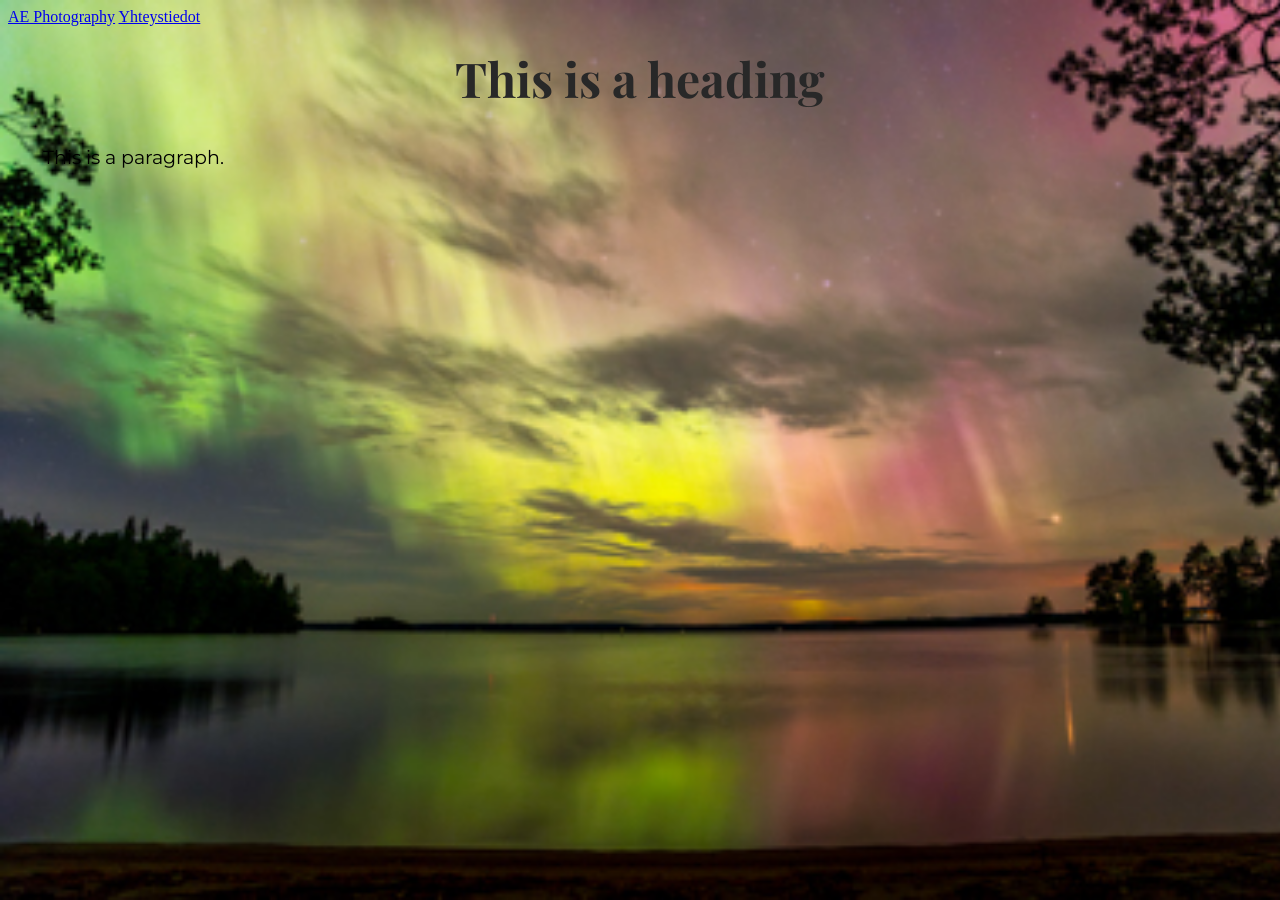
==== paasivu.html @ 85012af1 "valmis" ====
<!DOCTYPE html>
<html lang="en">
<head>
    <meta charset="UTF-8">
    <meta name="viewport" content="width=device-width, initial-scale=1.0">
    <title>AE Photography - kuvat joka hetkeen.</title>
     <meta name="robots" content="noindex">
     <meta name="googlebot" content="noindex">
    <link rel="stylesheet" href="tyylicss.css">
</head>
<body>
     <header id="paasivuheader">
         <nav>
            <a href="paasivu.html" id="valittu">AE Photography</a>
            <a href="portfolio.html"></a>
            <a href="yhteystiedot.html">Yhteystiedot</a>    
         </nav>
    
      </header>
    <h1>This is a heading</h1>
    <p>This is a paragraph.</p>
     
</body>
</html>
---- tyylicss.css ----
@import url('https://fonts.googleapis.com/css2?family=Playfair+Display:wght@400;700&display=swap');
@import url('https://fonts.googleapis.com/css2?family=Montserrat:wght@300;400;700&display=swap');

body {
  background-image: url("Kuvat/taustakuva.jpg");
  background-repeat: no-repeat;
  background-attachment: fixed;
  background-size: cover;
}
  {font-family: Arial, sans-serif;
  background: url('your-forest-image.jpg') no-repeat center center fixed;
  background-size: cover;
  background-color: #8a8c84;
  color:    #faf7f7;
  line-height: 1.6;
  }


h1 {
    font-family: 'Playfair Display', serif;
    font-size: 3rem;
    color: #282828;
    text-align: center;
    margin: 20px 0;
}

p {
font-family: 'Montserrat', sans-serif;
  font-size: 1.2rem;
  margin: 20px;
  padding: 15px;
  border-radius: 8px;
}
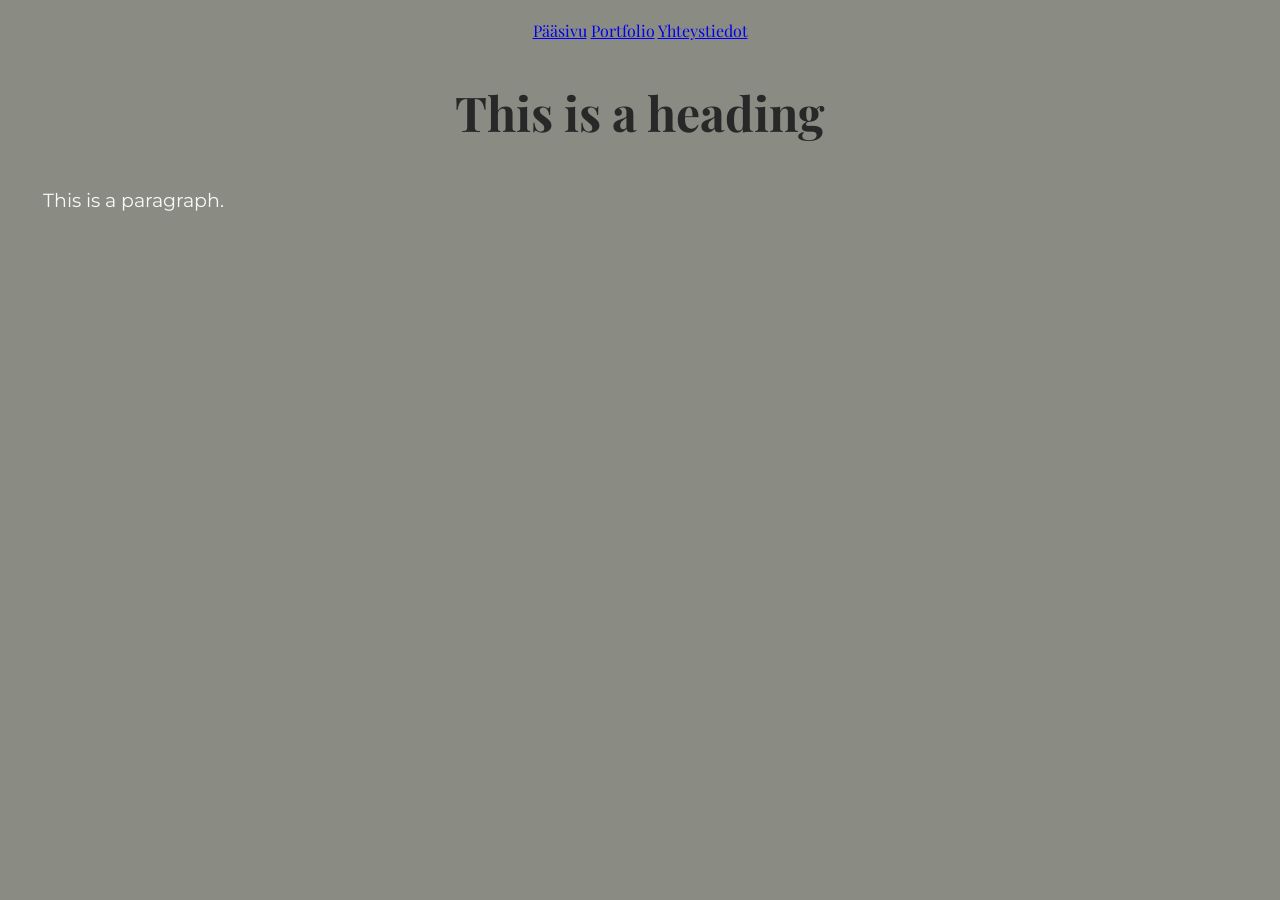
==== commit 83a0f4df: "Merge branch 'main' of https://github.com/bhy880/bhy880.github.io" ====
--- a/paasivu.html
+++ b/paasivu.html
@@ -11,8 +11,8 @@
 <body>
      <header id="paasivuheader">
          <nav>
-            <a href="paasivu.html" id="valittu">AE Photography</a>
-            <a href="portfolio.html"></a>
+            <a href="paasivu.html">Pääsivu</a>
+            <a href="portfolio.html">Portfolio</a>
             <a href="yhteystiedot.html">Yhteystiedot</a>    
          </nav>
     
--- a/tyylicss.css
+++ b/tyylicss.css
@@ -1,20 +1,23 @@
-
 @import url('https://fonts.googleapis.com/css2?family=Playfair+Display:wght@400;700&display=swap');
 @import url('https://fonts.googleapis.com/css2?family=Montserrat:wght@300;400;700&display=swap');
 
+
+
+header {
+  font-family: 'Playfair Display', serif;
+  color: #faf7f7;
+  padding: 10px 0;
+  text-align: center;
+}
+
 body {
-  background-image: url("Kuvat/taustakuva.jpg");
-  background-repeat: no-repeat;
-  background-attachment: fixed;
-  background-size: cover;
-}
-  {font-family: Arial, sans-serif;
+  font-family: Arial, sans-serif;
   background: url('your-forest-image.jpg') no-repeat center center fixed;
   background-size: cover;
   background-color: #8a8c84;
   color:    #faf7f7;
   line-height: 1.6;
-  }
+}
 
 
 h1 {
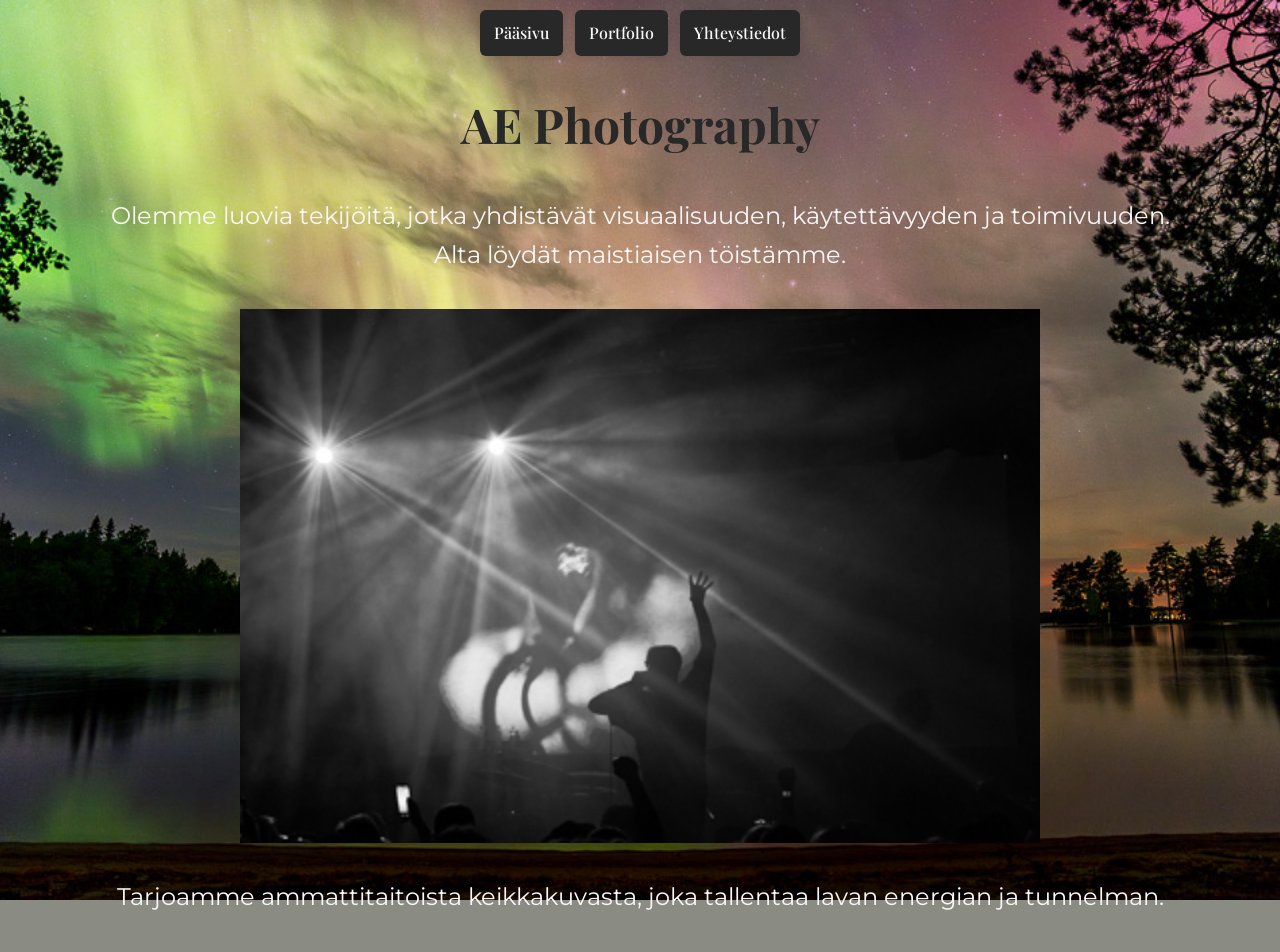
==== commit 8498f2f4: "etusivu ja css muokkaus" ====
--- a/paasivu.html
+++ b/paasivu.html
@@ -17,8 +17,15 @@
          </nav>
     
       </header>
-    <h1>This is a heading</h1>
-    <p>This is a paragraph.</p>
+    <h1>AE Photography</h1>
+    <div class="teksti1">
+    <p> Olemme luovia tekijöitä, jotka yhdistävät visuaalisuuden, käytettävyyden ja toimivuuden. <br/>
+    Alta löydät maistiaisen töistämme. </p>
+    </div>
+    <img src="Kuvat ja Logo/etusivukuva1.jpg" alt="Keikkakuva" class="kuva1">
+    <div class="teksti2">
+    <p> Tarjoamme ammattitaitoista keikkakuvasta, joka tallentaa lavan energian ja tunnelman.</p>
+    </div>
      
 </body>
 </html>
--- a/tyylicss.css
+++ b/tyylicss.css
@@ -10,15 +10,68 @@
   text-align: center;
 }
 
+a {
+  color: #faf7f7;
+  text-decoration: none;
+}
+
+header a {
+  display: inline-block;
+  padding: 10px 14px;
+  background-color: #282828;
+  color: #faf7f7;
+  border-radius: 6px;
+  margin: 0 4px;
+  font-size:1rem;
+  font-weight: 500;
+  box-shadow: 0 2px 6px rgba(0,0,0,0.08);
+  transition: background-color 0.2s, box-shadow 0.2s, transform 0.2s;
+  vertical-align: middle;
+}
+
+header a:hover {
+  background-color: #666;
+  box-shadow: 0 4px 12px rgba(0,0,0,0.12);
+  transform: translateY(-2px) scale(1.04);
+  text-decoration: none;
+}
+
+
+
 body {
-  font-family: Arial, sans-serif;
-  background: url('your-forest-image.jpg') no-repeat center center fixed;
+  margin: 0;
+  padding: 0;
+ font-family: Arial, sans-serif;
+   background-image: url("Kuvat ja Logo/taustakuva1.jpg");
+   background-size: contain;
+  background-repeat: no-repeat;
+  background-attachment: fixed;
   background-size: cover;
+  background-position: center center;
   background-color: #8a8c84;
   color:    #faf7f7;
   line-height: 1.6;
+  
+
+.teksti1 {
+  text-align: center;
 }
-
+.teksti2 {
+  text-align: center;
+}
+}
+.kuva1 {
+  display: block;
+  margin: 0 auto;
+  width: 100%;
+  max-width: 400px;
+  height: auto;
+}
+@media (min-width:768px) {
+  .kuva1 {
+    max-width: 800px;
+  }
+}
 
 h1 {
     font-family: 'Playfair Display', serif;
@@ -30,7 +83,7 @@
 
 p {
 font-family: 'Montserrat', sans-serif;
-  font-size: 1.2rem;
+  font-size: 1.5rem;
   margin: 20px;
   padding: 15px;
   border-radius: 8px;
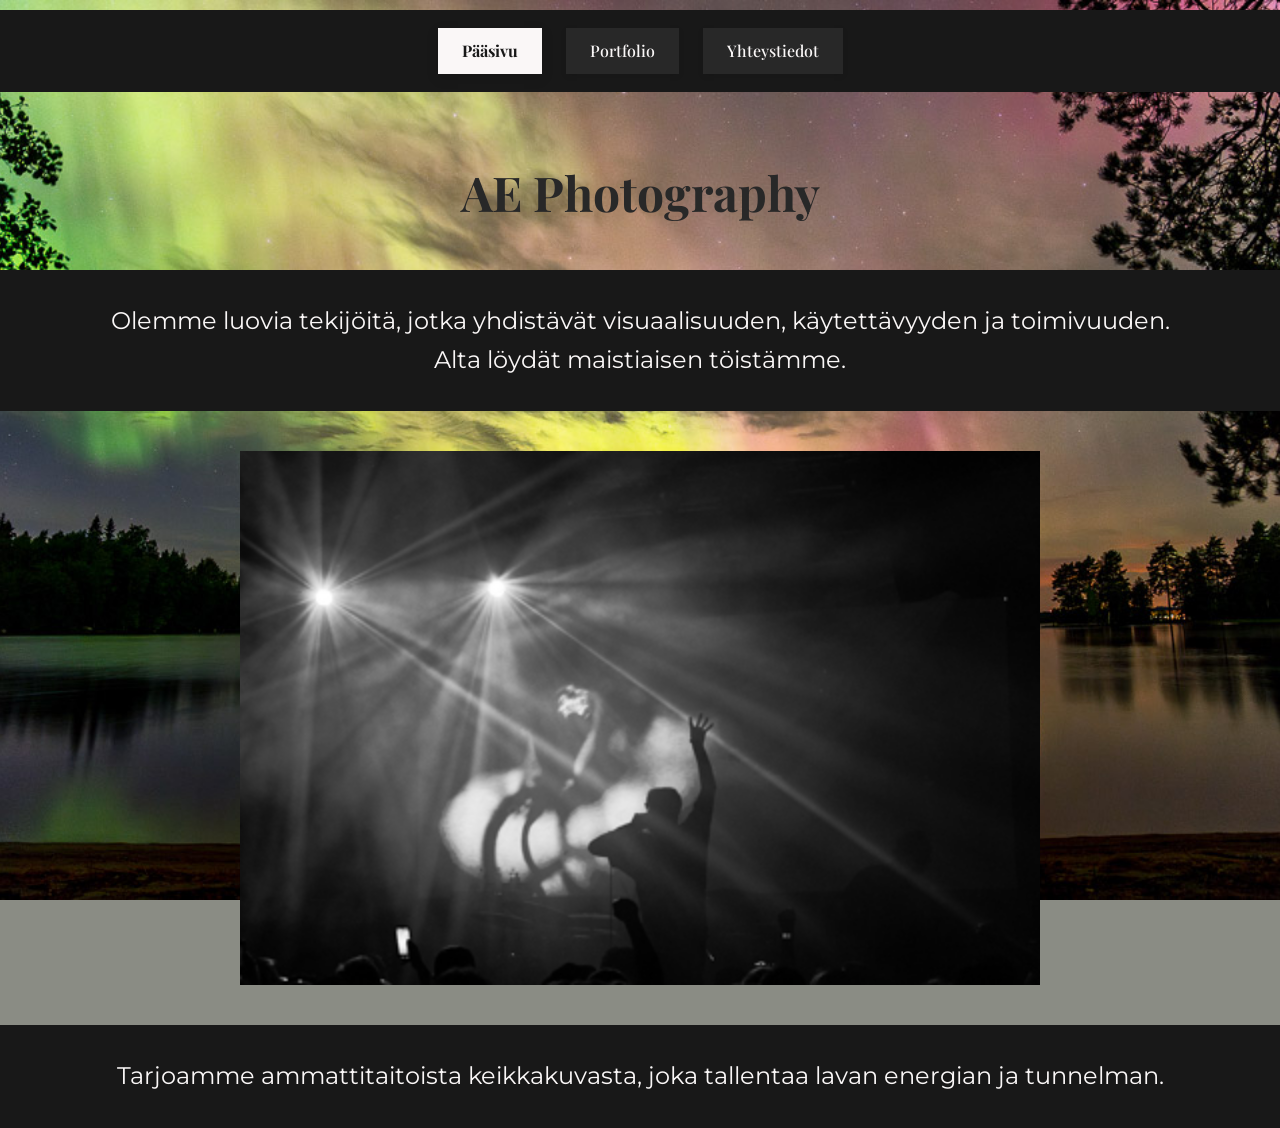
==== commit dd7b171c: "navigator ja css päivitys" ====
--- a/paasivu.html
+++ b/paasivu.html
@@ -11,7 +11,7 @@
 <body>
      <header id="paasivuheader">
          <nav>
-            <a href="paasivu.html">Pääsivu</a>
+            <a href="paasivu.html" class="active">Pääsivu</a>
             <a href="portfolio.html">Portfolio</a>
             <a href="yhteystiedot.html">Yhteystiedot</a>    
          </nav>
--- a/tyylicss.css
+++ b/tyylicss.css
@@ -62,9 +62,10 @@
 }
 .kuva1 {
   display: block;
-  margin: 0 auto;
+  margin: 40px auto 0 auto; /* 40px space above the image */
   width: 100%;
   max-width: 400px;
+
   height: auto;
 }
 @media (min-width:768px) {
@@ -82,9 +83,52 @@
 }
 
 p {
-font-family: 'Montserrat', sans-serif;
+  font-family: 'Montserrat', sans-serif;
   font-size: 1.5rem;
-  margin: 20px;
-  padding: 15px;
-  border-radius: 8px;
+  margin: 40px 0 0 0; /* 40px space above the paragraph */
+  padding: 32px 0;
+  border-radius: 0;
+  background-color: #181818;
+  color: #faf7f7;
+  box-shadow: none;
+  width: 100vw;
+  max-width: none;
+  text-align: center;
+  position: relative;
+  left: 50%;
+  right: 50%;
+  transform: translateX(-50%);
+}
+
+nav {
+  display: flex;
+  justify-content: center;
+  align-items: center;
+  gap: 16px;
+  background-color: #181818; /* Match paragraph box background */
+  padding: 18px 0;
+  margin-bottom: 32px;
+}
+
+nav a {
+  display: inline-block;
+  padding: 10px 24px;
+  background-color: #282828;
+  color: #faf7f7;
+  border-radius: 0;
+  margin: 0 4px;
+  font-size: 1rem;
+  font-weight: 500;
+  box-shadow: 0 2px 6px rgba(0,0,0,0.08);
+  transition: background-color 0.2s, color 0.2s, box-shadow 0.2s, transform 0.2s;
+  vertical-align: middle;
+}
+
+nav a.active,
+nav a[aria-current="page"] {
+  background-color: #faf7f7;
+  color: #181818;
+  font-weight: 700;
+  box-shadow: 0 4px 12px rgba(0,0,0,0.12);
+  pointer-events: none;
 }
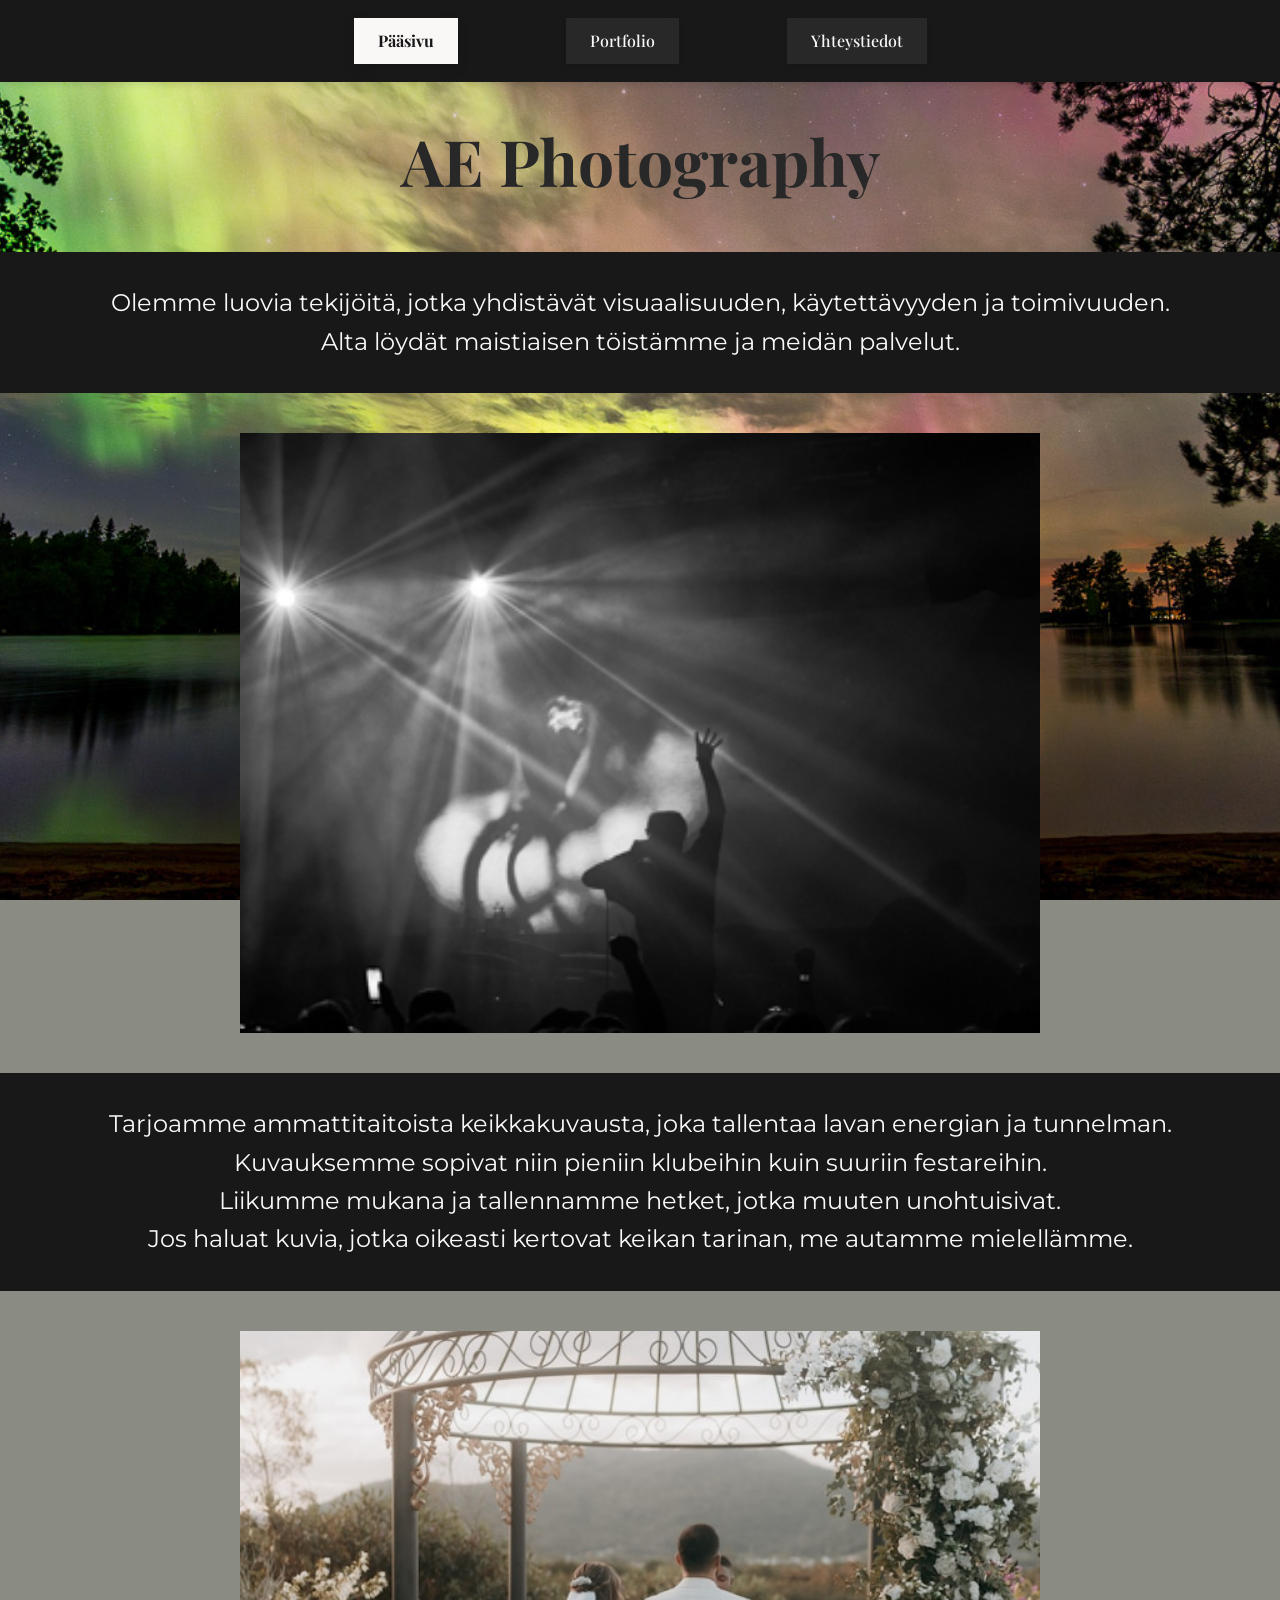
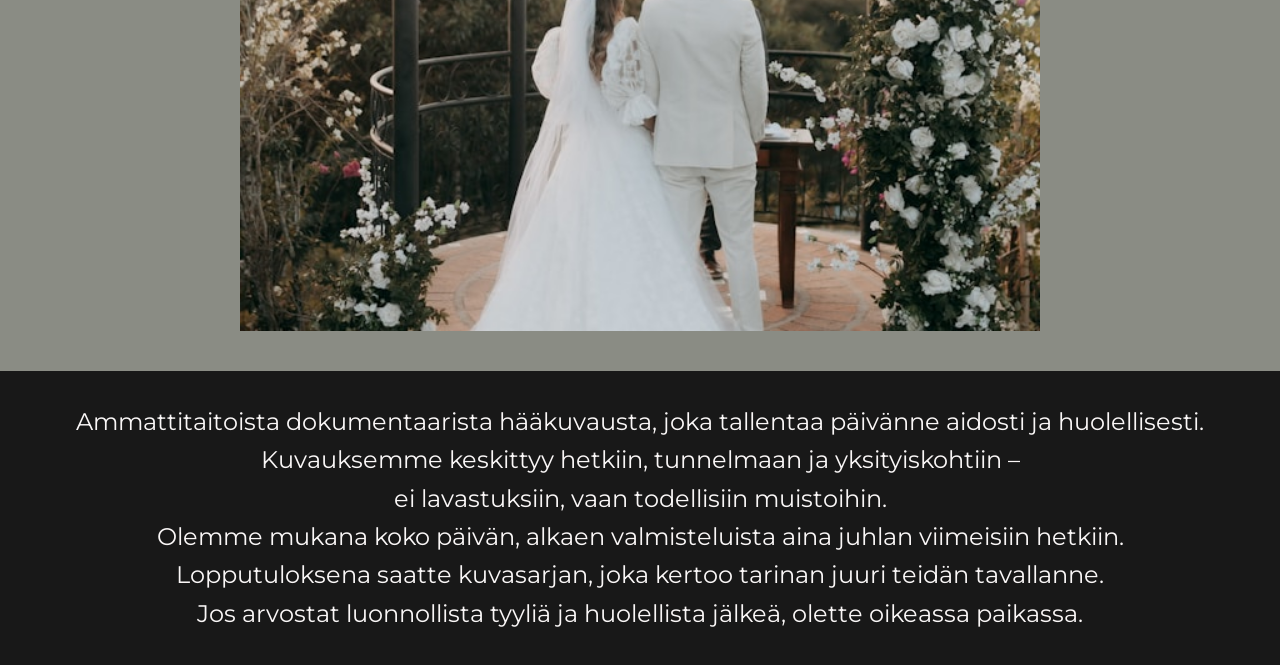
==== commit 3979f84c: "etusivu ja css" ====
--- a/paasivu.html
+++ b/paasivu.html
@@ -20,12 +20,33 @@
     <h1>AE Photography</h1>
     <div class="teksti1">
     <p> Olemme luovia tekijöitä, jotka yhdistävät visuaalisuuden, käytettävyyden ja toimivuuden. <br/>
-    Alta löydät maistiaisen töistämme. </p>
+    Alta löydät maistiaisen töistämme ja meidän palvelut. </p>
     </div>
     <img src="Kuvat ja Logo/etusivukuva1.jpg" alt="Keikkakuva" class="kuva1">
     <div class="teksti2">
-    <p> Tarjoamme ammattitaitoista keikkakuvasta, joka tallentaa lavan energian ja tunnelman.</p>
+    <p> Tarjoamme ammattitaitoista keikkakuvausta, joka tallentaa lavan energian ja tunnelman.<br>
+Kuvauksemme sopivat niin pieniin klubeihin kuin suuriin festareihin.<br>
+Liikumme mukana ja tallennamme hetket, jotka muuten unohtuisivat.<br>
+Jos haluat kuvia, jotka oikeasti kertovat keikan tarinan, me autamme mielellämme.
+    </p>
+    <img src="Kuvat ja Logo/Kuva.jpg" alt="Hääkuva" class="kuva1">
+    <p>
+        Ammattitaitoista dokumentaarista hääkuvausta,
+    joka tallentaa päivänne aidosti ja huolellisesti. <br>
+    Kuvauksemme keskittyy hetkiin, tunnelmaan ja yksityiskohtiin – <br>
+    ei lavastuksiin, vaan todellisiin muistoihin. <br>
+    Olemme mukana koko päivän,
+    alkaen valmisteluista aina juhlan viimeisiin hetkiin. <br>
+    Lopputuloksena saatte kuvasarjan,
+    joka kertoo tarinan juuri teidän tavallanne. <br>
+    Jos arvostat luonnollista tyyliä ja huolellista jälkeä,
+    olette oikeassa paikassa.
+
+
+    </p>
     </div>
+
+
      
 </body>
 </html>
--- a/tyylicss.css
+++ b/tyylicss.css
@@ -51,7 +51,8 @@
   background-color: #8a8c84;
   color:    #faf7f7;
   line-height: 1.6;
-  
+  margin-top: 70px;       /* Add space for fixed nav */
+}
 
 .teksti1 {
   text-align: center;
@@ -59,12 +60,13 @@
 .teksti2 {
   text-align: center;
 }
-}
 .kuva1 {
   display: block;
-  margin: 40px auto 0 auto; /* 40px space above the image */
+  margin: 40px auto 0 auto; 
   width: 100%;
   max-width: 400px;
+  aspect-ratio: 4 / 3;
+  object-fit: cover;
 
   height: auto;
 }
@@ -76,7 +78,7 @@
 
 h1 {
     font-family: 'Playfair Display', serif;
-    font-size: 3rem;
+    font-size: 4rem;
     color: #282828;
     text-align: center;
     margin: 20px 0;
@@ -85,7 +87,7 @@
 p {
   font-family: 'Montserrat', sans-serif;
   font-size: 1.5rem;
-  margin: 40px 0 0 0; /* 40px space above the paragraph */
+  margin: 40px 0 0 0; 
   padding: 32px 0;
   border-radius: 0;
   background-color: #181818;
@@ -104,10 +106,16 @@
   display: flex;
   justify-content: center;
   align-items: center;
-  gap: 16px;
-  background-color: #181818; /* Match paragraph box background */
+  gap: 100px;
+  background-color: #181818;
   padding: 18px 0;
   margin-bottom: 32px;
+  position: fixed;        
+  top: 0;                 
+  left: 0;
+  width: 100vw;           
+  z-index: 1000;          
+  box-shadow: 0 2px 8px rgba(0,0,0,0.12);
 }
 
 nav a {
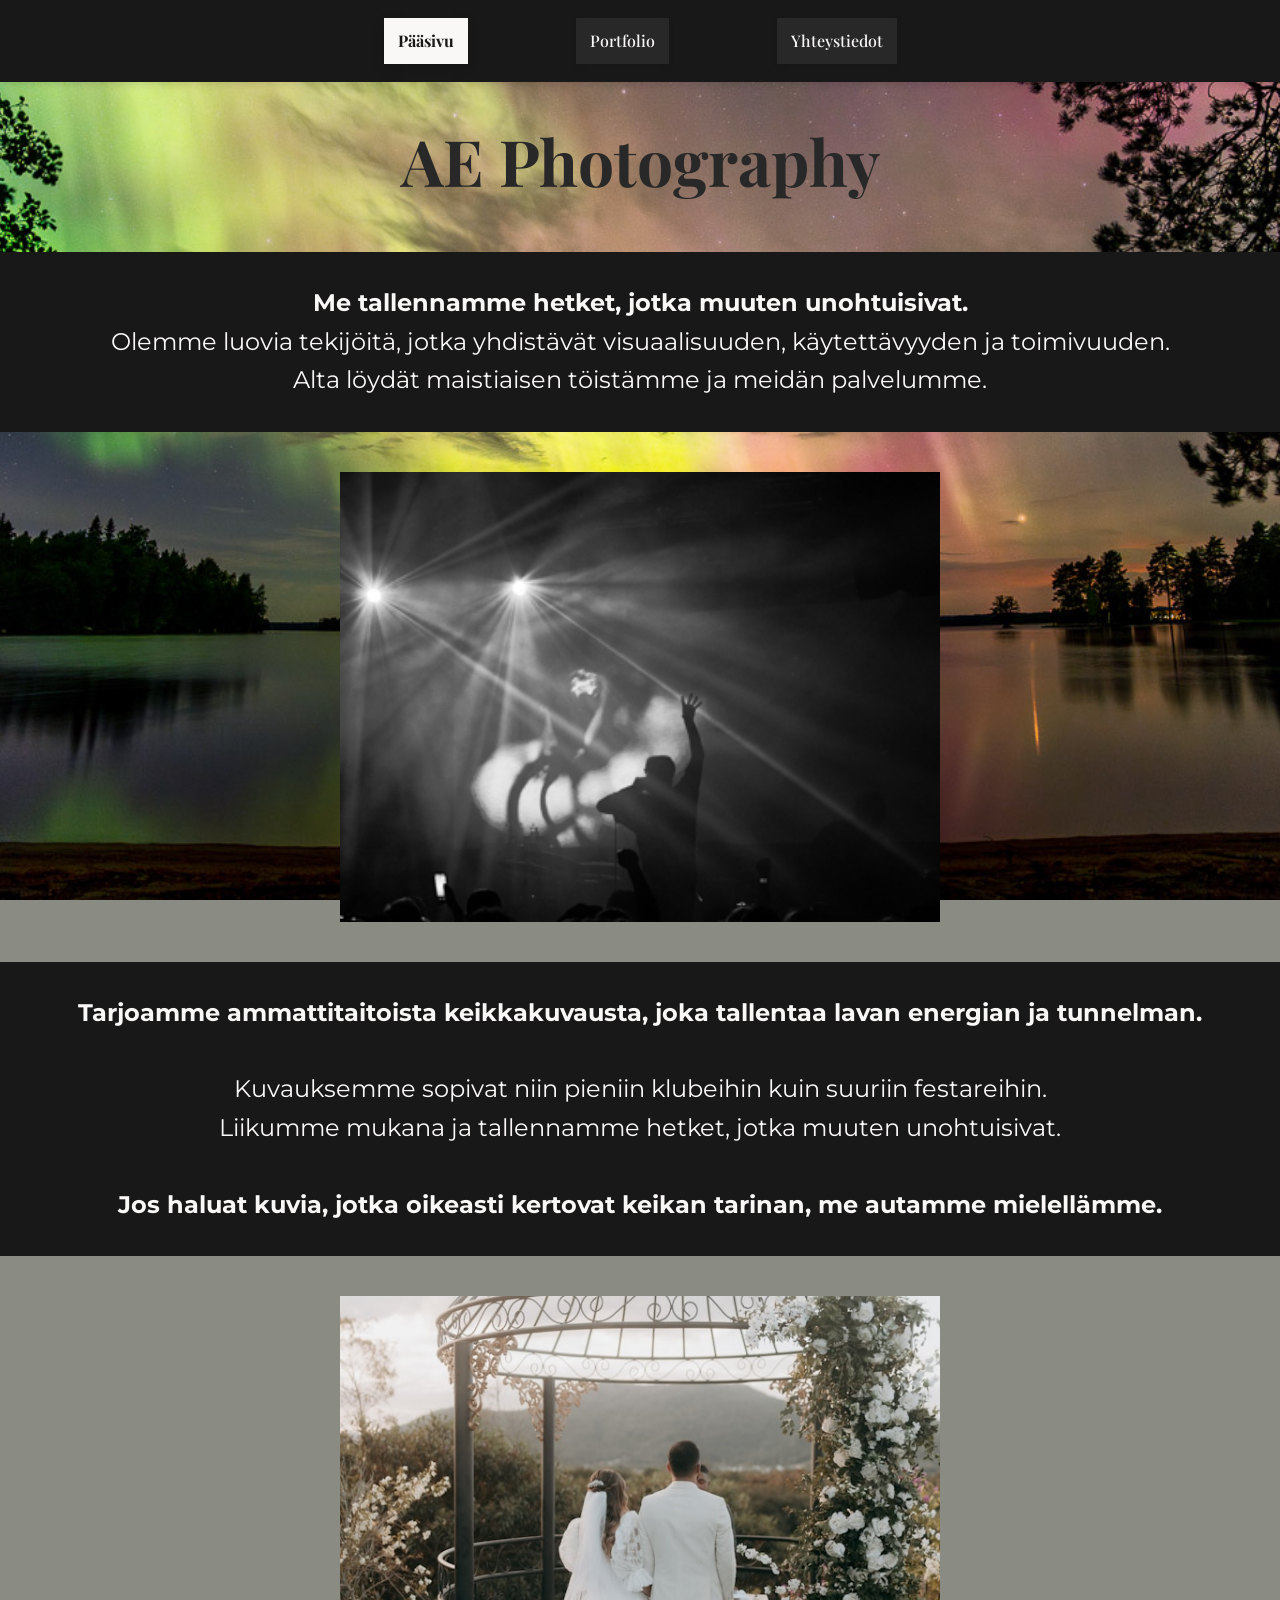
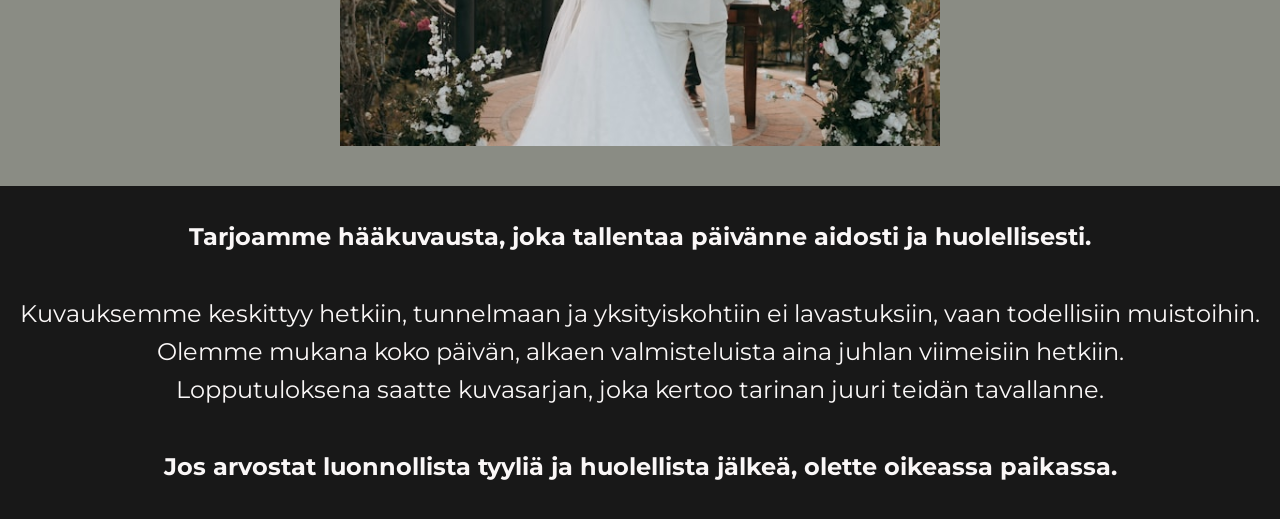
==== commit 478e48b9: "etusivu muutokset ja kommentit" ====
--- a/paasivu.html
+++ b/paasivu.html
@@ -3,50 +3,57 @@
 <head>
     <meta charset="UTF-8">
     <meta name="viewport" content="width=device-width, initial-scale=1.0">
+
+    <!-- Sivun otsikko -->
     <title>AE Photography - kuvat joka hetkeen.</title>
-     <meta name="robots" content="noindex">
-     <meta name="googlebot" content="noindex">
+    <meta name="robots" content="noindex">
+    <meta name="googlebot" content="noindex">
+
+    <!-- Tyylitiedosto -->
     <link rel="stylesheet" href="tyylicss.css">
 </head>
 <body>
+    <!-- Navigaatiopalkki -->
      <header id="paasivuheader">
          <nav>
             <a href="paasivu.html" class="active">Pääsivu</a>
             <a href="portfolio.html">Portfolio</a>
             <a href="yhteystiedot.html">Yhteystiedot</a>    
          </nav>
-    
       </header>
+
+    <!-- Pääotsikko -->
     <h1>AE Photography</h1>
+
+    <!-- Ydinviesti / johdanto -->
     <div class="teksti1">
-    <p> Olemme luovia tekijöitä, jotka yhdistävät visuaalisuuden, käytettävyyden ja toimivuuden. <br/>
-    Alta löydät maistiaisen töistämme ja meidän palvelut. </p>
+        <p><strong>Me tallennamme hetket, jotka muuten unohtuisivat.</strong><br>
+            Olemme luovia tekijöitä, jotka yhdistävät visuaalisuuden, käytettävyyden ja toimivuuden. <br/>
+            Alta löydät maistiaisen töistämme ja meidän palvelumme.
+        </p>
     </div>
+    <!-- Keikkakuva ja palvelukuvaus -->
     <img src="Kuvat ja Logo/etusivukuva1.jpg" alt="Keikkakuva" class="kuva1">
     <div class="teksti2">
-    <p> Tarjoamme ammattitaitoista keikkakuvausta, joka tallentaa lavan energian ja tunnelman.<br>
-Kuvauksemme sopivat niin pieniin klubeihin kuin suuriin festareihin.<br>
-Liikumme mukana ja tallennamme hetket, jotka muuten unohtuisivat.<br>
-Jos haluat kuvia, jotka oikeasti kertovat keikan tarinan, me autamme mielellämme.
-    </p>
-    <img src="Kuvat ja Logo/Kuva.jpg" alt="Hääkuva" class="kuva1">
-    <p>
-        Ammattitaitoista dokumentaarista hääkuvausta,
-    joka tallentaa päivänne aidosti ja huolellisesti. <br>
-    Kuvauksemme keskittyy hetkiin, tunnelmaan ja yksityiskohtiin – <br>
-    ei lavastuksiin, vaan todellisiin muistoihin. <br>
-    Olemme mukana koko päivän,
-    alkaen valmisteluista aina juhlan viimeisiin hetkiin. <br>
-    Lopputuloksena saatte kuvasarjan,
-    joka kertoo tarinan juuri teidän tavallanne. <br>
-    Jos arvostat luonnollista tyyliä ja huolellista jälkeä,
-    olette oikeassa paikassa.
 
+        <p>
+            <strong>Tarjoamme ammattitaitoista keikkakuvausta, joka tallentaa lavan energian ja tunnelman.</strong><br>
+            <br>Kuvauksemme sopivat niin pieniin klubeihin kuin suuriin festareihin.<br>
+            Liikumme mukana ja tallennamme hetket, jotka muuten unohtuisivat.<br>
+            <br><strong>Jos haluat kuvia, jotka oikeasti kertovat keikan tarinan, me autamme mielellämme.</strong>
+        </p>
 
-    </p>
+        <!-- Hääkuva ja palvelukuvaus -->
+        <img src="Kuvat ja Logo/Kuva.jpg" alt="Hääkuva" class="kuva1">
+
+        <p>
+            <strong>Tarjoamme hääkuvausta, joka tallentaa päivänne aidosti ja huolellisesti.</strong><br>
+            <br>Kuvauksemme keskittyy hetkiin, tunnelmaan ja yksityiskohtiin ei lavastuksiin, vaan todellisiin muistoihin. <br>
+            Olemme mukana koko päivän, alkaen valmisteluista aina juhlan viimeisiin hetkiin. <br>
+            Lopputuloksena saatte kuvasarjan, joka kertoo tarinan juuri teidän tavallanne. <br>
+            <br><strong>Jos arvostat luonnollista tyyliä ja huolellista jälkeä, olette oikeassa paikassa.</strong>
+        </p>
     </div>
 
-
-     
 </body>
 </html>
--- a/tyylicss.css
+++ b/tyylicss.css
@@ -13,6 +13,11 @@
 a {
   color: #faf7f7;
   text-decoration: none;
+}
+
+header a,
+nav a {
+  border-radius: 0 !important; 
 }
 
 header a {
@@ -72,7 +77,7 @@
 }
 @media (min-width:768px) {
   .kuva1 {
-    max-width: 800px;
+    max-width: 600px;
   }
 }
 
@@ -102,6 +107,7 @@
   transform: translateX(-50%);
 }
 
+/* Responsive navigation */
 nav {
   display: flex;
   justify-content: center;
@@ -110,26 +116,27 @@
   background-color: #181818;
   padding: 18px 0;
   margin-bottom: 32px;
-  position: fixed;        
-  top: 0;                 
+  position: fixed;
+  top: 0;
   left: 0;
-  width: 100vw;           
-  z-index: 1000;          
+  width: 100vw;
+  z-index: 1000;
   box-shadow: 0 2px 8px rgba(0,0,0,0.12);
 }
 
 nav a {
   display: inline-block;
-  padding: 10px 24px;
+  padding: 10px 14px;
   background-color: #282828;
   color: #faf7f7;
-  border-radius: 0;
+  border-radius: 6px;
   margin: 0 4px;
   font-size: 1rem;
   font-weight: 500;
   box-shadow: 0 2px 6px rgba(0,0,0,0.08);
-  transition: background-color 0.2s, color 0.2s, box-shadow 0.2s, transform 0.2s;
+  transition: background-color 0.2s, box-shadow 0.2s, transform 0.2s;
   vertical-align: middle;
+  text-align: center;
 }
 
 nav a.active,
@@ -139,4 +146,33 @@
   font-weight: 700;
   box-shadow: 0 4px 12px rgba(0,0,0,0.12);
   pointer-events: none;
+}
+
+ /* Mobiilityylit */
+@media (max-width: 600px) {
+  nav {
+    gap: 20px;
+    padding: 10px 0;
+  }
+  nav a {
+    font-size: 0.95rem;
+    margin: 0 2px;
+    min-width: 90px;
+  }
+  h1 {
+    font-size: 2.7rem;
+    margin-top: 10px;
+  }
+  .kuva1 {
+    max-width: 95vw;
+    margin-top: 24px;
+  }
+  .teksti1, .teksti2 {
+    padding: 0 4vw;
+  }
+  p {
+    font-size: 1rem;
+    padding: 12px 0;
+    margin-top: 16px;
+  }
 }
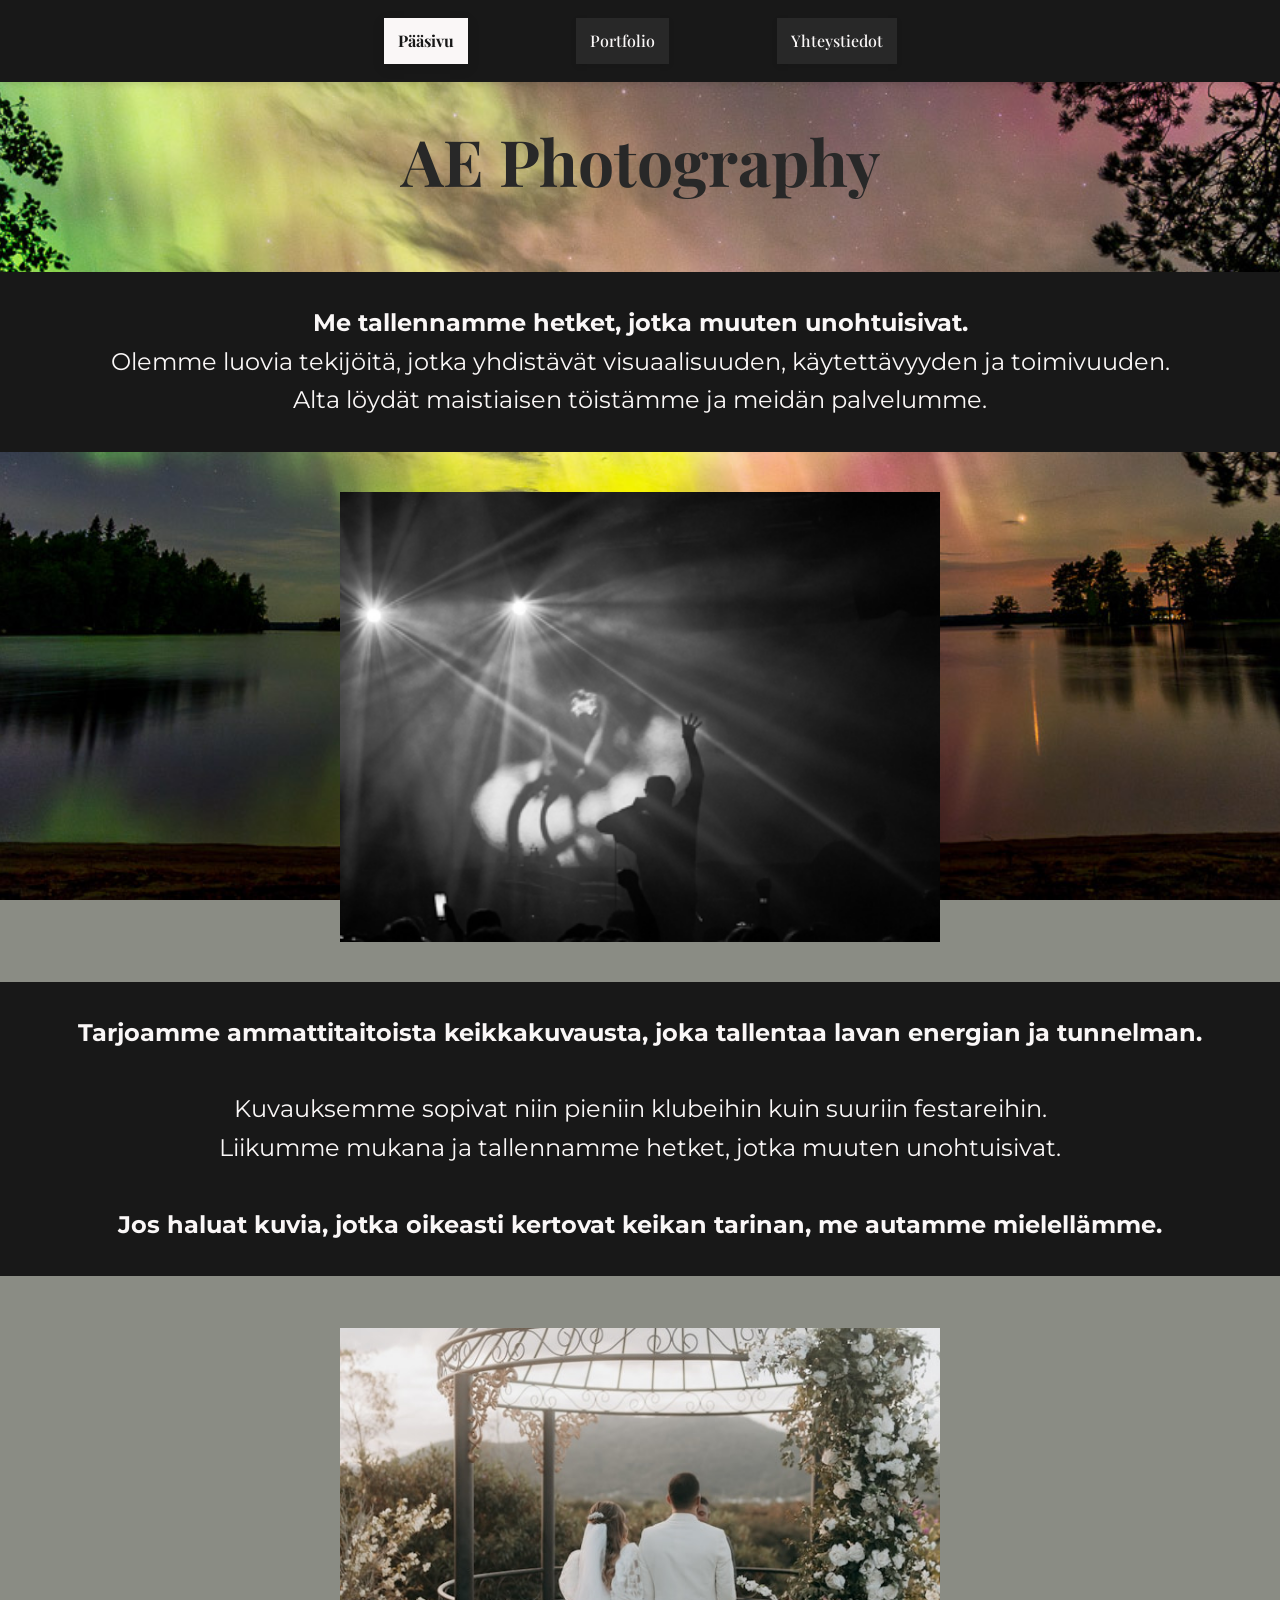
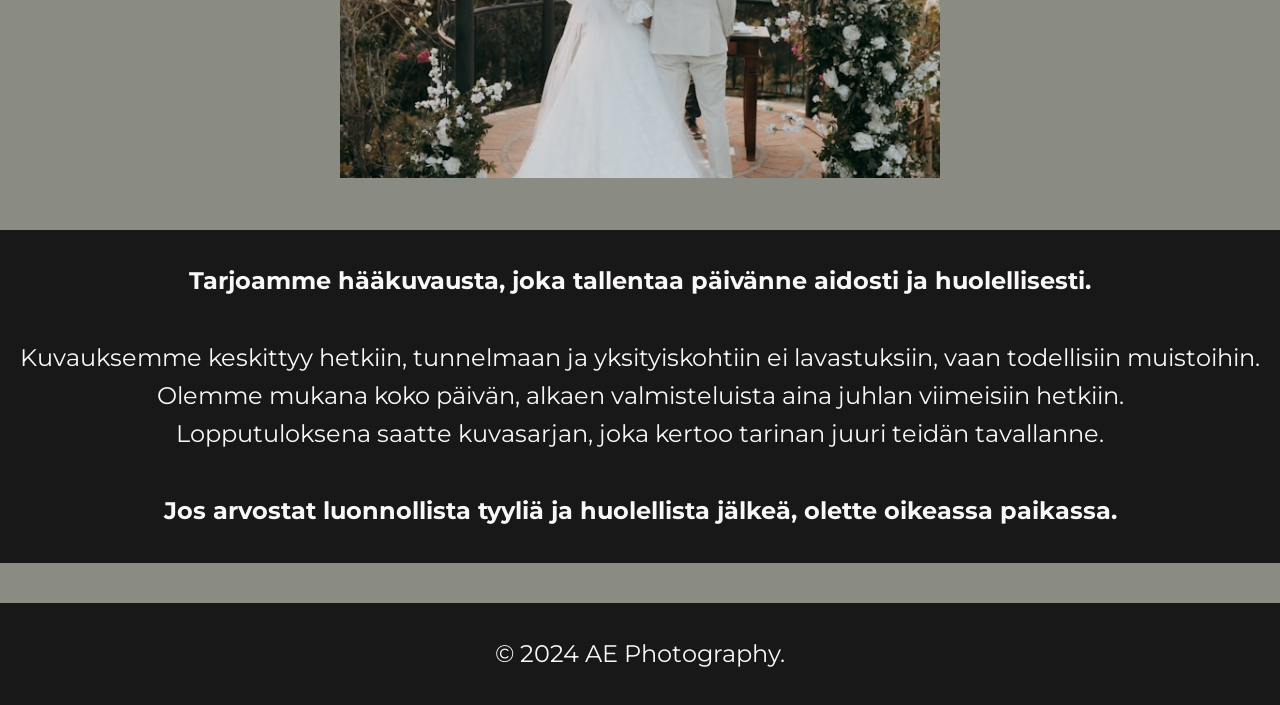
==== commit ccb576a8: "Footerit kuvat kartta yms." ====
--- a/paasivu.html
+++ b/paasivu.html
@@ -55,5 +55,8 @@
         </p>
     </div>
 
+    <footer>
+        <p>&copy; 2024 AE Photography.</p>
+    </footer>
 </body>
 </html>
--- a/tyylicss.css
+++ b/tyylicss.css
@@ -2,7 +2,7 @@
 @import url('https://fonts.googleapis.com/css2?family=Montserrat:wght@300;400;700&display=swap');
 
 
-
+/* Header-tyylit */
 header {
   font-family: 'Playfair Display', serif;
   color: #faf7f7;
@@ -15,25 +15,15 @@
   text-decoration: none;
 }
 
+
+/* Poista linkkien oletuspyöristys */
 header a,
 nav a {
   border-radius: 0 !important; 
 }
 
-header a {
-  display: inline-block;
-  padding: 10px 14px;
-  background-color: #282828;
-  color: #faf7f7;
-  border-radius: 6px;
-  margin: 0 4px;
-  font-size:1rem;
-  font-weight: 500;
-  box-shadow: 0 2px 6px rgba(0,0,0,0.08);
-  transition: background-color 0.2s, box-shadow 0.2s, transform 0.2s;
-  vertical-align: middle;
-}
 
+/* Linkkien hover-efekti headerissa */
 header a:hover {
   background-color: #666;
   box-shadow: 0 4px 12px rgba(0,0,0,0.12);
@@ -42,7 +32,7 @@
 }
 
 
-
+/* Yleiset tyylit */
 body {
   margin: 0;
   padding: 0;
@@ -56,16 +46,26 @@
   background-color: #8a8c84;
   color:    #faf7f7;
   line-height: 1.6;
-  margin-top: 70px;       /* Add space for fixed nav */
+  margin-top: 70px;       
 }
-
+/* Tekstien keskitys */
 .teksti1 {
   text-align: center;
 }
 .teksti2 {
   text-align: center;
 }
+/* Kuvien asettelu riville */
+div {
+  display: flex;
+  flex-wrap: wrap;
+  gap: 12px; 
+  justify-content: center;
+}
+/* Kuvien tyylit */
 .kuva1 {
+  max-width: 220px;
+  height: auto;
   display: block;
   margin: 40px auto 0 auto; 
   width: 100%;
@@ -80,7 +80,7 @@
     max-width: 600px;
   }
 }
-
+/* Otsikon tyylit */
 h1 {
     font-family: 'Playfair Display', serif;
     font-size: 4rem;
@@ -88,7 +88,7 @@
     text-align: center;
     margin: 20px 0;
 }
-
+/* Paragraph tyylit */
 p {
   font-family: 'Montserrat', sans-serif;
   font-size: 1.5rem;
@@ -107,7 +107,21 @@
   transform: translateX(-50%);
 }
 
-/* Responsive navigation */
+/* yhteystieto sivun kartta */
+.map-box {
+  
+  text-align: center;
+  width: fit-content;
+  margin: 40px auto 0 auto;
+}
+
+.map-box iframe {
+  display: block;
+  margin: 0 auto;
+  border: none;
+}
+
+/* Responsiivinen navigaattori */
 nav {
   display: flex;
   justify-content: center;
@@ -123,7 +137,7 @@
   z-index: 1000;
   box-shadow: 0 2px 8px rgba(0,0,0,0.12);
 }
-
+/* Navigaatiolinkkien tyylit */
 nav a {
   display: inline-block;
   padding: 10px 14px;
@@ -175,4 +189,9 @@
     padding: 12px 0;
     margin-top: 16px;
   }
+}
+
+/* Footer-tyylit */
+footer {
+  text-align: center;
 }
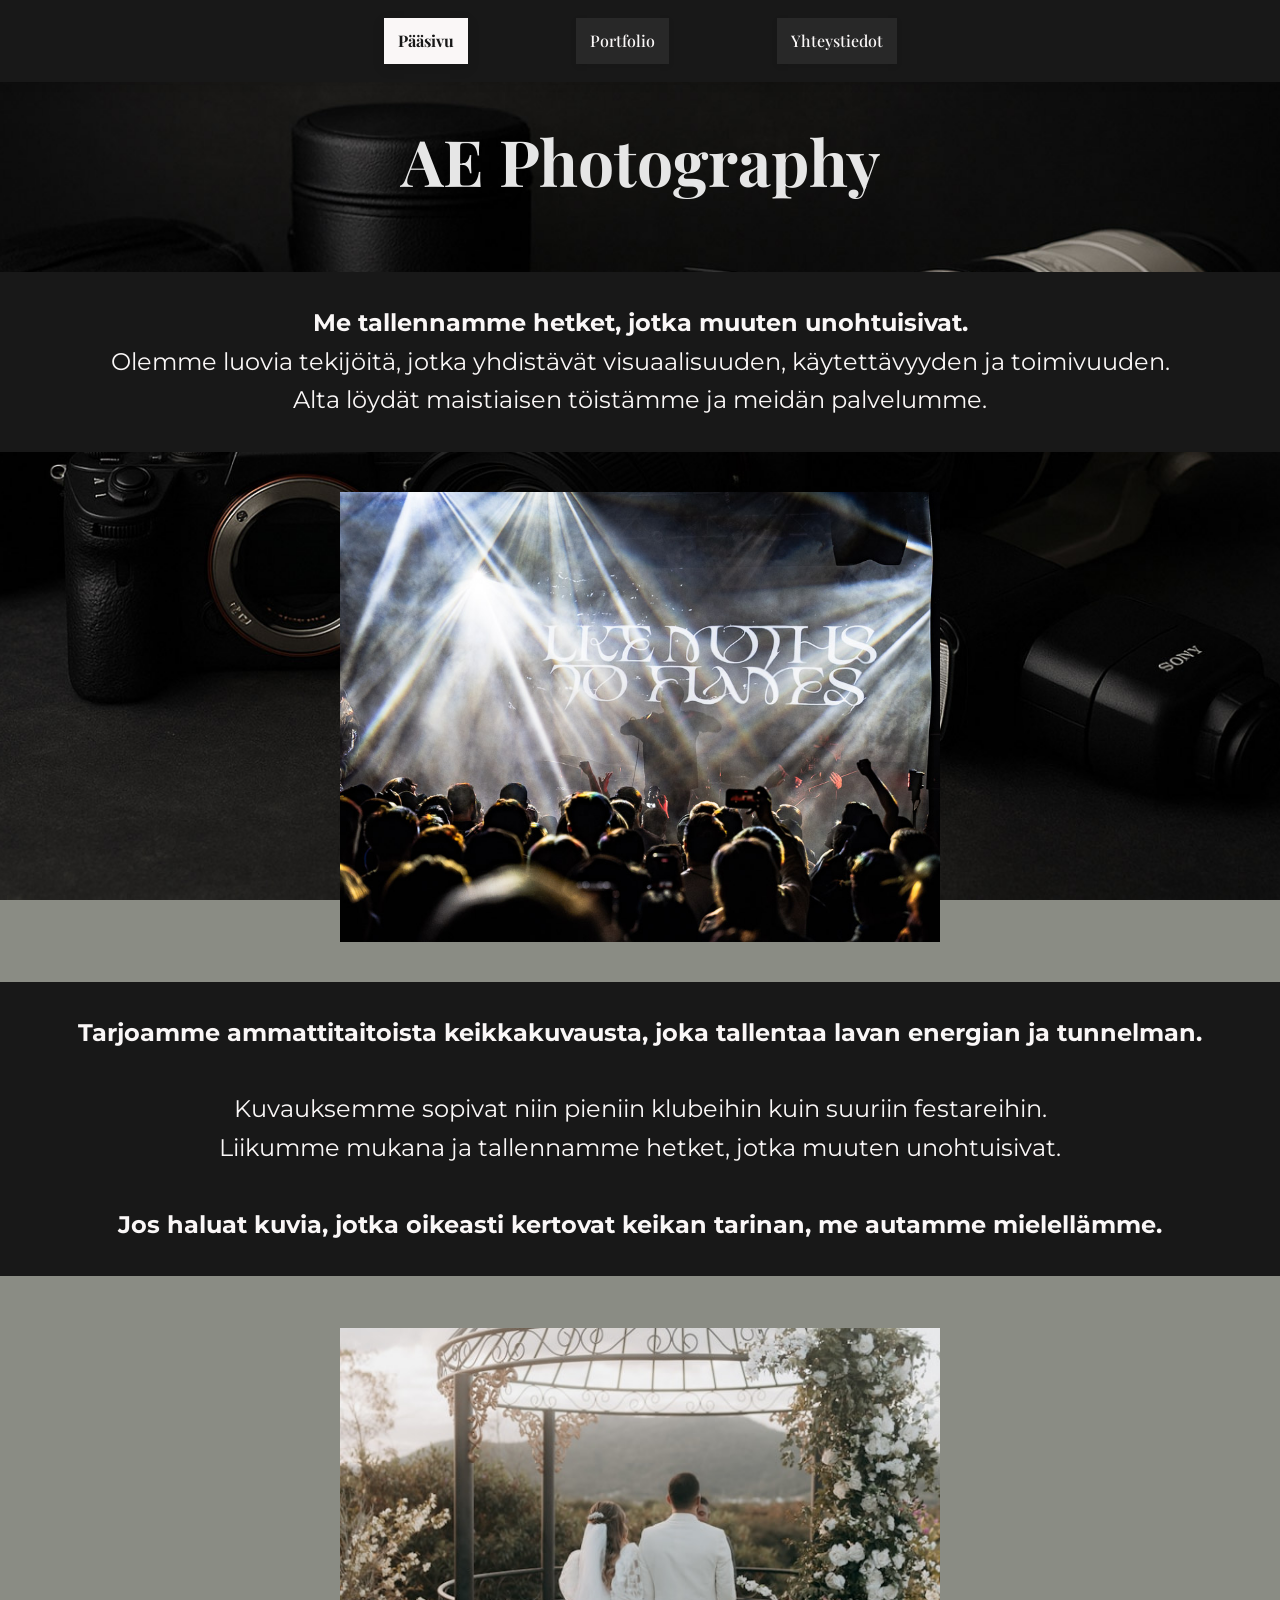
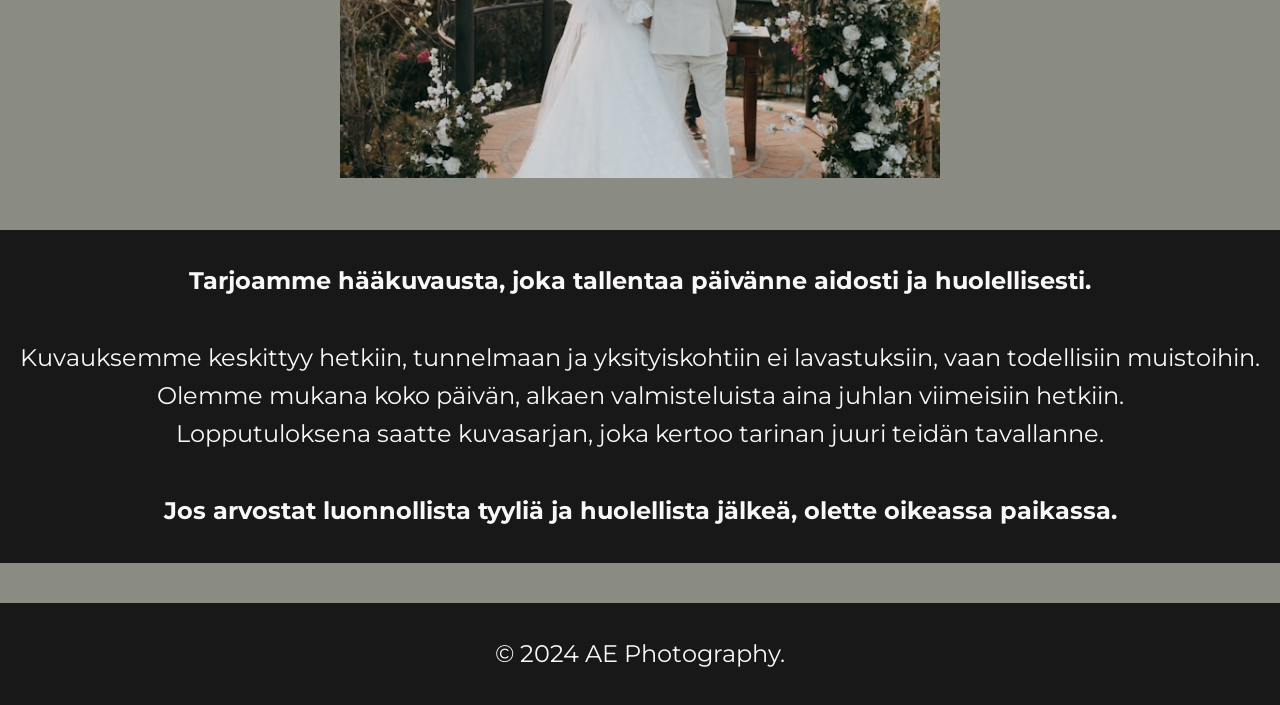
==== commit ae7ed877: "Uusi Materiaali" ====
--- a/paasivu.html
+++ b/paasivu.html
@@ -33,7 +33,7 @@
         </p>
     </div>
     <!-- Keikkakuva ja palvelukuvaus -->
-    <img src="Kuvat ja Logo/etusivukuva1.jpg" alt="Keikkakuva" class="kuva1">
+    <img src="Kuvat ja Logo/DSC02025.jpg" alt="Keikkakuva" class="kuva1">
     <div class="teksti2">
 
         <p>
--- a/tyylicss.css
+++ b/tyylicss.css
@@ -5,7 +5,7 @@
 /* Header-tyylit */
 header {
   font-family: 'Playfair Display', serif;
-  color: #faf7f7;
+  color: #f3f3f3;
   padding: 10px 0;
   text-align: center;
 }
@@ -37,7 +37,7 @@
   margin: 0;
   padding: 0;
  font-family: Arial, sans-serif;
-   background-image: url("Kuvat ja Logo/taustakuva1.jpg");
+   background-image: url("Kuvat ja Logo/BackgroundCamera-2.jpg");
    background-size: contain;
   background-repeat: no-repeat;
   background-attachment: fixed;
@@ -84,7 +84,7 @@
 h1 {
     font-family: 'Playfair Display', serif;
     font-size: 4rem;
-    color: #282828;
+    color: #e6e6e6;
     text-align: center;
     margin: 20px 0;
 }
